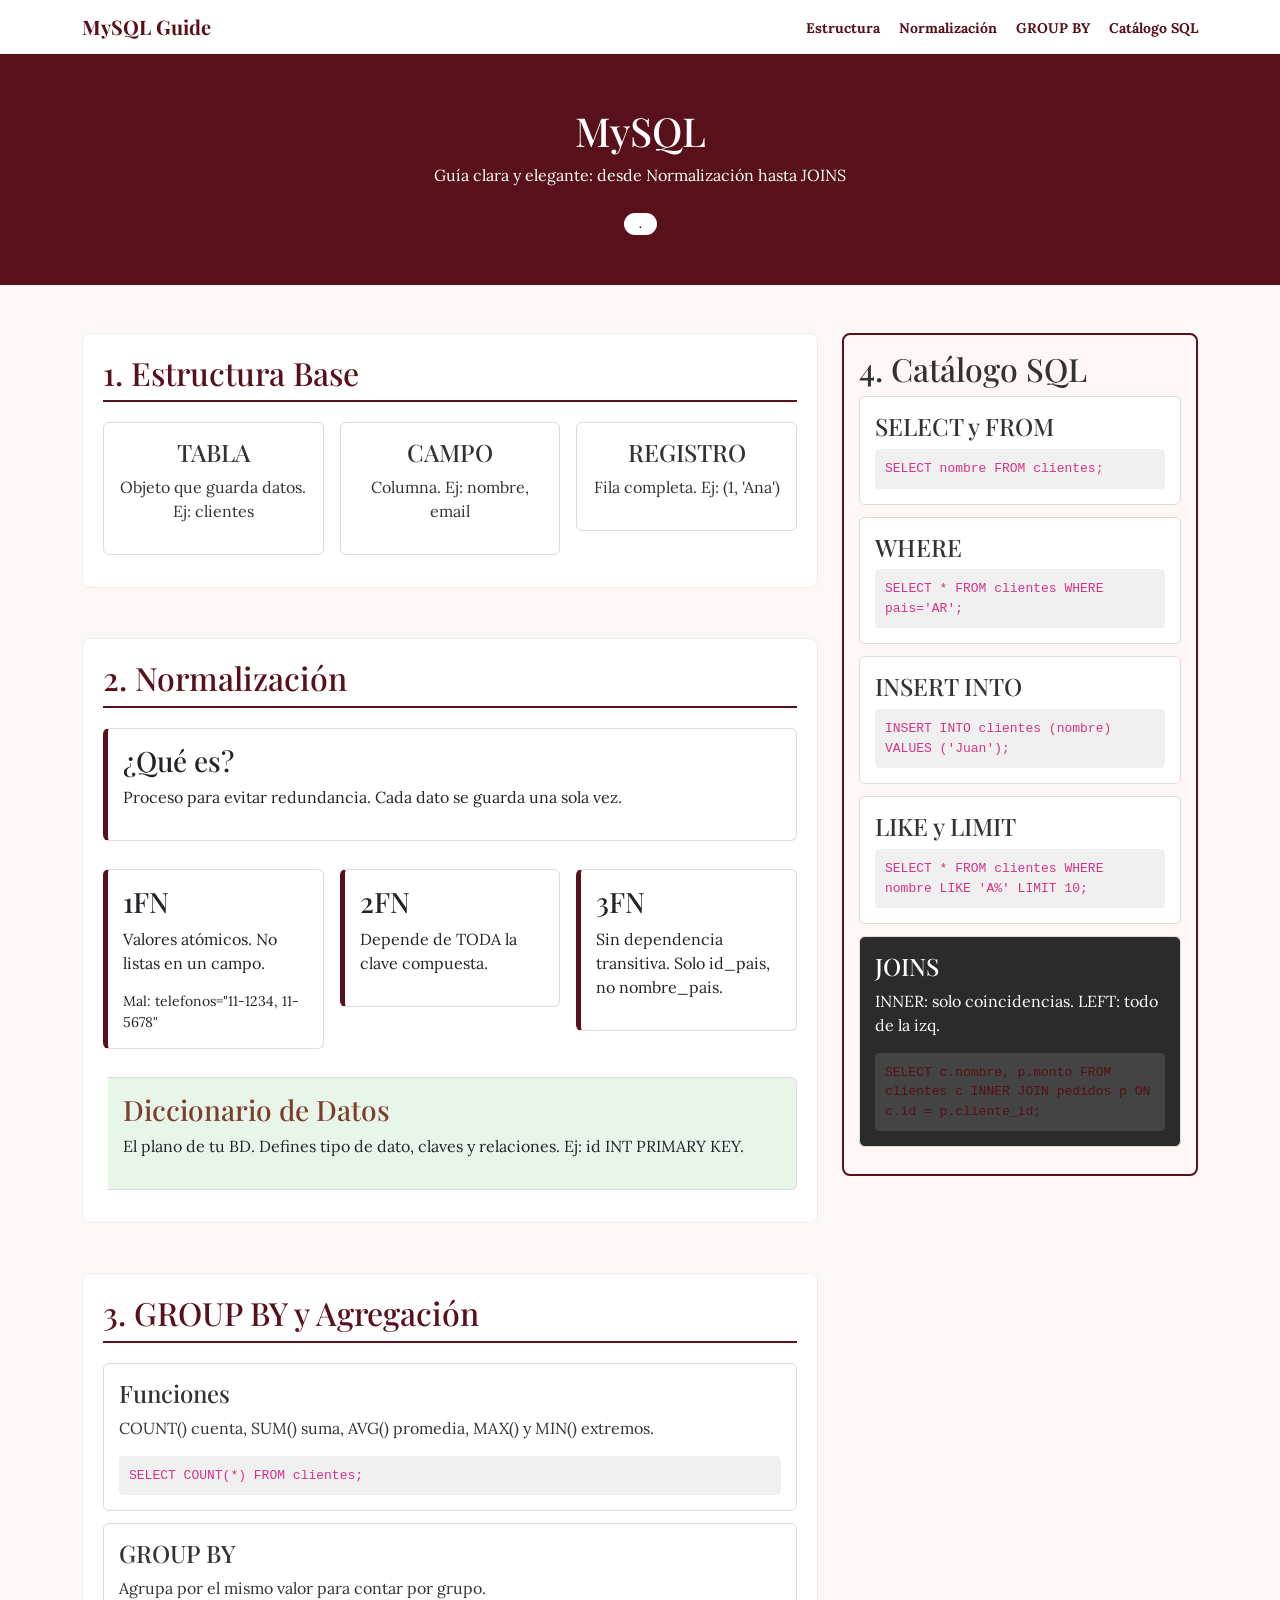
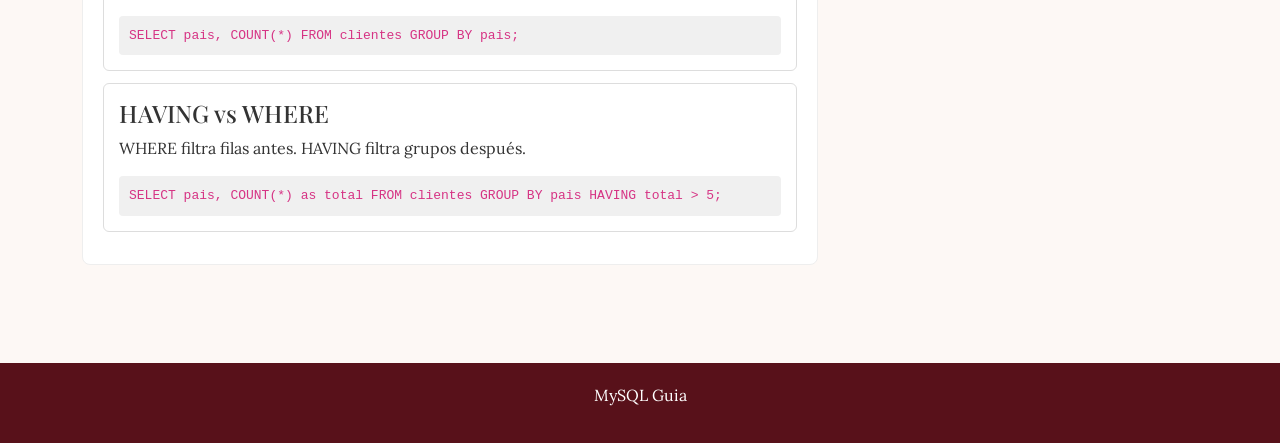
==== paginaweb/index.html @ bc723621 "Add files via upload" ====
<!DOCTYPE html>
<html lang="es">
<head>
    <meta charset="UTF-8">
    <meta name="viewport" content="width=device-width, initial-scale=1.0">
    <title>MySQL - Guía Esencial</title>
    <link href="https://cdn.jsdelivr.net/npm/bootstrap@5.3.3/dist/css/bootstrap.min.css" rel="stylesheet">
    <link href="https://fonts.googleapis.com/css2?family=Lora&family=Playfair+Display:wght@700&display=swap" rel="stylesheet">
    <link rel="stylesheet" href="style.css">
</head>
<body>

<nav class="navbar">
    <div class="container">
        <span class="logo">MySQL Guide</span>
        <div class="menu">
            <a href="#estructura">Estructura</a>
            <a href="#normalizacion">Normalización</a>
            <a href="#groupby">GROUP BY</a>
            <a href="#catalogo">Catálogo SQL</a>
        </div>
    </div>
</nav>

<header class="portada">
    <div class="container">
        <h1>MySQL</h1>
        <p>Guía clara y elegante: desde Normalización hasta JOINS</p>
        <span class="badge">.</span>
    </div>
</header>

<main class="container my-5">
  <div class="row g-4">
    
    <div class="col-lg-8">

        <section id="estructura" class="seccion">
            <h2>1. Estructura Base</h2>
            <div class="row g-3">
                <div class="col-md-4"><div class="card-simple"><h4>TABLA</h4><p>Objeto que guarda datos. Ej: clientes</p></div></div>
                <div class="col-md-4"><div class="card-simple"><h4>CAMPO</h4><p>Columna. Ej: nombre, email</p></div></div>
                <div class="col-md-4"><div class="card-simple"><h4>REGISTRO</h4><p>Fila completa. Ej: (1, 'Ana')</p></div></div>
            </div>
        </section>

        <section id="normalizacion" class="seccion">
            <h2>2. Normalización</h2>
            <div class="card"><h3>¿Qué es?</h3><p>Proceso para evitar redundancia. Cada dato se guarda una sola vez.</p></div>
            <div class="row g-3 mt-1">
                <div class="col-md-4"><div class="card"><h3>1FN</h3><p>Valores atómicos. No listas en un campo.</p><small>Mal: telefonos="11-1234, 11-5678"</small></div></div>
                <div class="col-md-4"><div class="card"><h3>2FN</h3><p>Depende de TODA la clave compuesta.</p></div></div>
                <div class="col-md-4"><div class="card"><h3>3FN</h3><p>Sin dependencia transitiva. Solo id_pais, no nombre_pais.</p></div></div>
            </div>
            <div class="card verde mt-3"><h3>Diccionario de Datos</h3><p>El plano de tu BD. Defines tipo de dato, claves y relaciones. Ej: id INT PRIMARY KEY.</p></div>
        </section>

        <section id="groupby" class="seccion">
            <h2>3. GROUP BY y Agregación</h2>
            <div class="sql-box"><h4>Funciones</h4><p>COUNT() cuenta, SUM() suma, AVG() promedia, MAX() y MIN() extremos.</p><code>SELECT COUNT(*) FROM clientes;</code></div>
            <div class="sql-box"><h4>GROUP BY</h4><p>Agrupa por el mismo valor para contar por grupo.</p><code>SELECT pais, COUNT(*) FROM clientes GROUP BY pais;</code></div>
            <div class="sql-box"><h4>HAVING vs WHERE</h4><p>WHERE filtra filas antes. HAVING filtra grupos después.</p><code>SELECT pais, COUNT(*) as total FROM clientes GROUP BY pais HAVING total > 5;</code></div>
        </section>

    </div>

    <div class="col-lg-4">
        <aside id="catalogo" class="sidebar">
            <h2>4. Catálogo SQL</h2>
            <div class="sql-box"><h4>SELECT y FROM</h4><code>SELECT nombre FROM clientes;</code></div>
            <div class="sql-box"><h4>WHERE</h4><code>SELECT * FROM clientes WHERE pais='AR';</code></div>
            <div class="sql-box"><h4>INSERT INTO</h4><code>INSERT INTO clientes (nombre) VALUES ('Juan');</code></div>
            <div class="sql-box"><h4>LIKE y LIMIT</h4><code>SELECT * FROM clientes WHERE nombre LIKE 'A%' LIMIT 10;</code></div>
            <div class="sql-box oscuro"><h4>JOINS</h4><p>INNER: solo coincidencias. LEFT: todo de la izq.</p><code>SELECT c.nombre, p.monto FROM clientes c INNER JOIN pedidos p ON c.id = p.cliente_id;</code></div>
        </aside>
    </div>

  </div>
</main>

<footer>
    <p>MySQL Guia </p>
</footer>

</body>
</html>
---- paginaweb/style.css ----
body{ font-family: 'Lora', serif; background: #fdf8f5; margin:0; color:#333; }
h1,h2,h3,h4{ font-family: 'Playfair Display', serif; }

.navbar{ background: white; border-bottom: 3px solid #58111A; padding: 12px 0; position: sticky; top:0; z-index:10; }
.logo{ font-weight: bold; color: #58111A; font-size: 20px; font-family: 'Playfair Display', serif; }
.menu a{ color: #58111A; text-decoration: none; margin-left: 15px; font-weight: bold; font-size: 14px; }
.menu a:hover{ text-decoration: underline; }

.portada{ background: #58111A; color: white; text-align: center; padding: 50px 0; }
.badge{ background: white; color: #58111A; padding: 5px 15px; border-radius: 20px; font-weight: bold; display:inline-block; margin-top:10px; }

.seccion{ margin-bottom: 50px; background: white; padding: 20px; border-radius: 8px; border: 1px solid #eee; }
.seccion h2{ color: #58111A; border-bottom: 2px solid #58111A; padding-bottom: 8px; margin-bottom: 20px; }

.card, .card-simple, .sql-box{ background: white; border:1px solid #ddd; padding:15px; border-radius:6px; margin-bottom:12px; }
.card{ border-left:5px solid #58111A; }
.card.verde{ background:#e8f5e9; border-left:5px solid white; }
.card.verde h3{ color:#7d3e2e; }
.card-simple{ text-align:center; }

.sql-box code{ background:#f0f0f0; display:block; padding:10px; margin-top:8px; border-radius:4px; font-size:13px; }
.sql-box.oscuro{ background:#2b2b2b; color:white; }
.sql-box.oscuro code{ background:#444; color:#58111A; }

.sidebar{ background: #fff7f5; border: 2px solid #58111A; padding: 15px; border-radius: 8px; position: sticky; top: 70px; }

footer{ background:#58111A; color:white; text-align:center; padding:20px; margin-top:30px; }
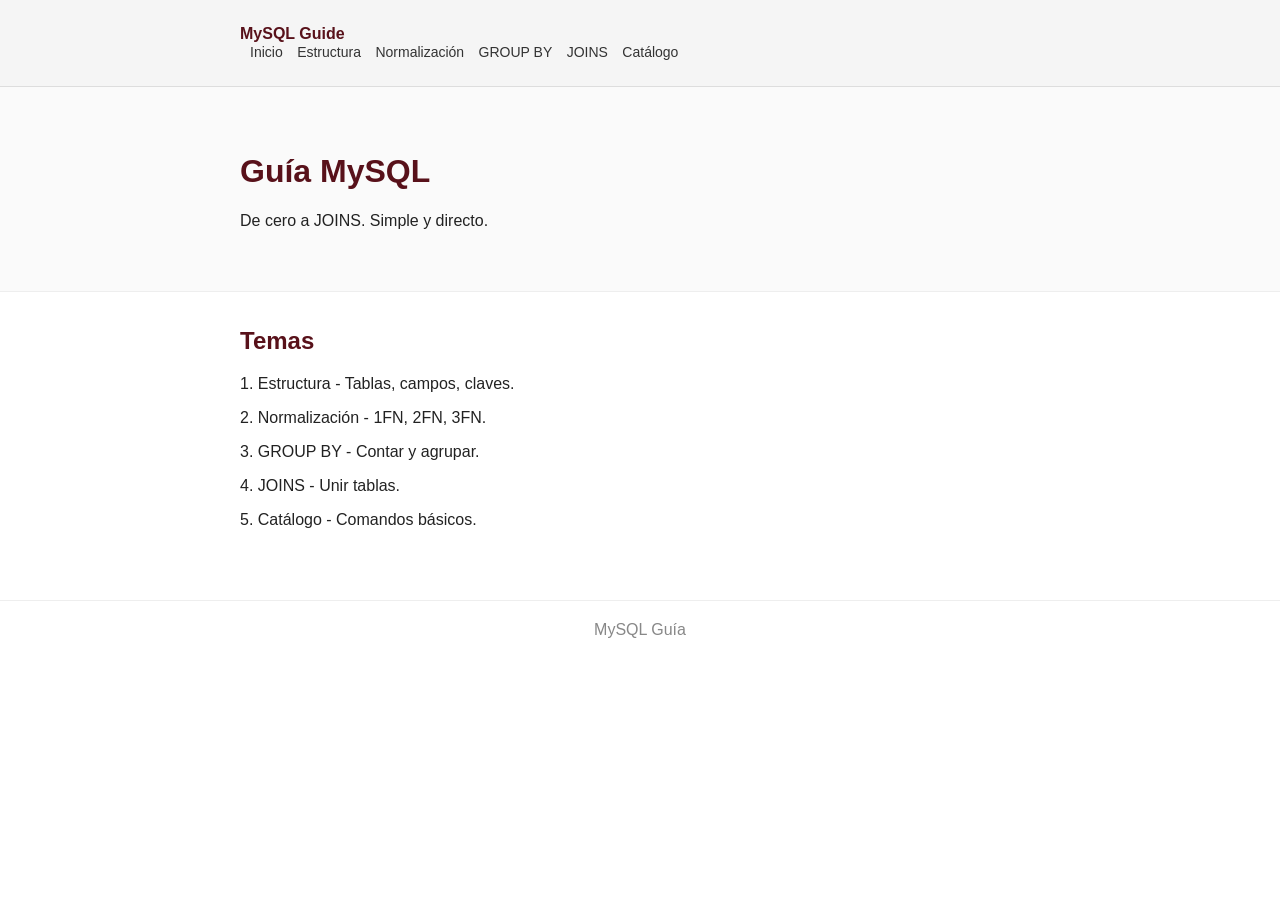
==== commit dff74545: "Add files via upload" ====
--- a/paginaweb/index.html
+++ b/paginaweb/index.html
@@ -1,96 +1,36 @@
 <!DOCTYPE html>
 <html lang="es">
 <head>
-    <meta charset="UTF-8">
-    <meta name="viewport" content="width=device-width, initial-scale=1.0">
-    <title>MySQL - Guía Esencial</title>
-    <link href="https://cdn.jsdelivr.net/npm/bootstrap@5.3.3/dist/css/bootstrap.min.css" rel="stylesheet">
-    <link href="https://fonts.googleapis.com/css2?family=Lora&family=Playfair+Display:wght@700&display=swap" rel="stylesheet">
-    <link rel="stylesheet" href="style.css">
+<meta charset="UTF-8">
+<title>MySQL Guía</title>
+<link rel="stylesheet" href="style.css">
 </head>
 <body>
-
-<nav class="navbar">
-    <div class="container">
-        <span class="logo">MySQL Guide</span>
-        <div class="menu">
-            <a href="#estructura">Estructura</a>
-            <a href="#normalizacion">Normalización</a>
-            <a href="#groupby">GROUP BY</a>
-            <a href="#catalogo">Catálogo SQL</a>
-        </div>
-    </div>
-</nav>
-
-<header class="portada">
-    <div class="container">
-        <h1>MySQL</h1>
-        <p>Guía clara y elegante: desde Normalización hasta JOINS</p>
-        <span class="badge">.</span>
-    </div>
-</header>
-
-<main class="container my-5">
-  <div class="row g-4">
-    
-    <div class="col-lg-8">
-
-        <section id="estructura" class="seccion">
-            <h2>1. Estructura Base</h2>
-            <div class="row g-3">
-                <div class="col-md-4"><div class="card-simple"><h4>TABLA</h4><p>Objeto que guarda datos. Ej: clientes</p></div></div>
-                <div class="col-md-4"><div class="card-simple"><h4>CAMPO</h4><p>Columna. Ej: nombre, email</p></div></div>
-                <div class="col-md-4"><div class="card-simple"><h4>REGISTRO</h4><p>Fila completa. Ej: (1, 'Ana')</p></div></div>
-            </div>
-        </section>
-
-        <section id="normalizacion" class="seccion">
-            <h2>2. Normalización</h2>
-            <div class="card"><h3>¿Qué es?</h3><p>Proceso para evitar redundancia. Cada dato se guarda una sola vez.</p></div>
-            <div class="row g-3 mt-1">
-                <div class="col-md-4"><div class="card"><h3>1FN</h3><p>Valores atómicos. No listas en un campo.</p><small>Mal: telefonos="11-1234, 11-5678"</small></div></div>
-                <div class="col-md-4"><div class="card"><h3>2FN</h3><p>Depende de TODA la clave compuesta.</p></div></div>
-                <div class="col-md-4"><div class="card"><h3>3FN</h3><p>Sin dependencia transitiva. Solo id_pais, no nombre_pais.</p></div></div>
-            </div>
-            <div class="card verde mt-3"><h3>Diccionario de Datos</h3><p>El plano de tu BD. Defines tipo de dato, claves y relaciones. Ej: id INT PRIMARY KEY.</p></div>
-        </section>
-
-        <section id="groupby" class="seccion">
-            <h2>3. GROUP BY y Agregación</h2>
-            <div class="sql-box"><h4>Funciones</h4><p>COUNT() cuenta, SUM() suma, AVG() promedia, MAX() y MIN() extremos.</p><code>SELECT COUNT(*) FROM clientes;</code></div>
-            <div class="sql-box"><h4>GROUP BY</h4><p>Agrupa por el mismo valor para contar por grupo.</p><code>SELECT pais, COUNT(*) FROM clientes GROUP BY pais;</code></div>
-            <div class="sql-box"><h4>HAVING vs WHERE</h4><p>WHERE filtra filas antes. HAVING filtra grupos después.</p><code>SELECT pais, COUNT(*) as total FROM clientes GROUP BY pais HAVING total > 5;</code></div>
-        </section>
-
-    </div>
-
-    <div class="col-lg-4">
-        <aside id="catalogo" class="sidebar">
-            <h2>4. Catálogo SQL</h2>
-            <div class="sql-box"><h4>SELECT y FROM</h4><code>SELECT nombre FROM clientes;</code></div>
-            <div class="sql-box"><h4>WHERE</h4><code>SELECT * FROM clientes WHERE pais='AR';</code></div>
-            <div class="sql-box"><h4>INSERT INTO</h4><code>INSERT INTO clientes (nombre) VALUES ('Juan');</code></div>
-            <div class="sql-box"><h4>LIKE y LIMIT</h4><code>SELECT * FROM clientes WHERE nombre LIKE 'A%' LIMIT 10;</code></div>
-            <div class="sql-box oscuro"><h4>JOINS</h4><p>INNER: solo coincidencias. LEFT: todo de la izq.</p><code>SELECT c.nombre, p.monto FROM clientes c INNER JOIN pedidos p ON c.id = p.cliente_id;</code></div>
-        </aside>
-    </div>
-
+<nav class="navbar"><div class="container">
+  <span class="logo">MySQL Guide</span>
+  <div class="menu">
+    <a href="index.html">Inicio</a>
+    <a href="estructura.html">Estructura</a>
+    <a href="normalizacion.html">Normalización</a>
+    <a href="groupby.html">GROUP BY</a>
+    <a href="joins.html">JOINS</a>
+    <a href="catalogo.html">Catálogo</a>
   </div>
+</div></nav>
+<header class="portada"><div class="container">
+  <h1>Guía MySQL</h1>
+  <p>De cero a JOINS. Simple y directo.</p>
+</div></header>
+<main class="container">
+  <section class="seccion">
+    <h2>Temas</h2>
+    <p>1. Estructura - Tablas, campos, claves.</p>
+    <p>2. Normalización - 1FN, 2FN, 3FN.</p>
+    <p>3. GROUP BY - Contar y agrupar.</p>
+    <p>4. JOINS - Unir tablas.</p>
+    <p>5. Catálogo - Comandos básicos.</p>
+  </section>
 </main>
-
-<footer>
-    <p>MySQL Guia </p>
-</footer>
-
+<footer>MySQL Guía</footer>
 </body>
 </html>
-
-
-
-
-
-
-
-
-
-
--- a/paginaweb/style.css
+++ b/paginaweb/style.css
@@ -1,29 +1,79 @@
 
-
-body{ font-family: 'Lora', serif; background: #fdf8f5; margin:0; color:#333; }
-h1,h2,h3,h4{ font-family: 'Playfair Display', serif; }
-
-.navbar{ background: white; border-bottom: 3px solid #58111A; padding: 12px 0; position: sticky; top:0; z-index:10; }
-.logo{ font-weight: bold; color: #58111A; font-size: 20px; font-family: 'Playfair Display', serif; }
-.menu a{ color: #58111A; text-decoration: none; margin-left: 15px; font-weight: bold; font-size: 14px; }
-.menu a:hover{ text-decoration: underline; }
-
-.portada{ background: #58111A; color: white; text-align: center; padding: 50px 0; }
-.badge{ background: white; color: #58111A; padding: 5px 15px; border-radius: 20px; font-weight: bold; display:inline-block; margin-top:10px; }
-
-.seccion{ margin-bottom: 50px; background: white; padding: 20px; border-radius: 8px; border: 1px solid #eee; }
-.seccion h2{ color: #58111A; border-bottom: 2px solid #58111A; padding-bottom: 8px; margin-bottom: 20px; }
-
-.card, .card-simple, .sql-box{ background: white; border:1px solid #ddd; padding:15px; border-radius:6px; margin-bottom:12px; }
-.card{ border-left:5px solid #58111A; }
-.card.verde{ background:#e8f5e9; border-left:5px solid white; }
-.card.verde h3{ color:#7d3e2e; }
-.card-simple{ text-align:center; }
-
-.sql-box code{ background:#f0f0f0; display:block; padding:10px; margin-top:8px; border-radius:4px; font-size:13px; }
-.sql-box.oscuro{ background:#2b2b2b; color:white; }
-.sql-box.oscuro code{ background:#444; color:#58111A; }
-
-.sidebar{ background: #fff7f5; border: 2px solid #58111A; padding: 15px; border-radius: 8px; position: sticky; top: 70px; }
-
-footer{ background:#58111A; color:white; text-align:center; padding:20px; margin-top:30px; }
+body {
+    font-family: Arial, sans-serif;
+    margin: 0;
+    background-color: white;
+    color: #222;
+  }
+  
+  .container {
+    max-width: 800px;
+    margin: 0 auto;
+    padding: 15px;
+  }
+  
+  .navbar {
+    background-color: #f5f5f5;
+    border-bottom: 1px solid #ddd;
+    padding: 10px 0;
+  }
+  
+  .logo {
+    font-weight: bold;
+    color: #58111A;
+  }
+  
+  .menu a {
+    text-decoration: none;
+    color: #333;
+    margin-left: 10px;
+    font-size: 14px;
+  }
+  
+  .menu a:hover {
+    color: #58111A;
+  }
+  
+  .portada {
+    background-color: #fafafa;
+    padding: 30px 0;
+    border-bottom: 1px solid #eee;
+  }
+  
+  .portada h1 {
+    color: #58111A;
+  }
+  
+  .seccion {
+    margin-top: 20px;
+  }
+  
+  .seccion h2 {
+    color: #58111A;
+  }
+  
+  .sql-box {
+    background-color: #f9f9f9;
+    border: 1px solid #ddd;
+    border-radius: 5px;
+    padding: 10px;
+    margin: 10px 0;
+  }
+  
+  .sql-box code {
+    background-color: #222;
+    color: #a0ff8f;
+    display: block;
+    padding: 10px;
+    border-radius: 5px;
+    font-size: 14px;
+  }
+  
+  footer {
+    text-align: center;
+    padding: 20px;
+    color: #888;
+    border-top: 1px solid #eee;
+    margin-top: 40px;
+  }
+  
